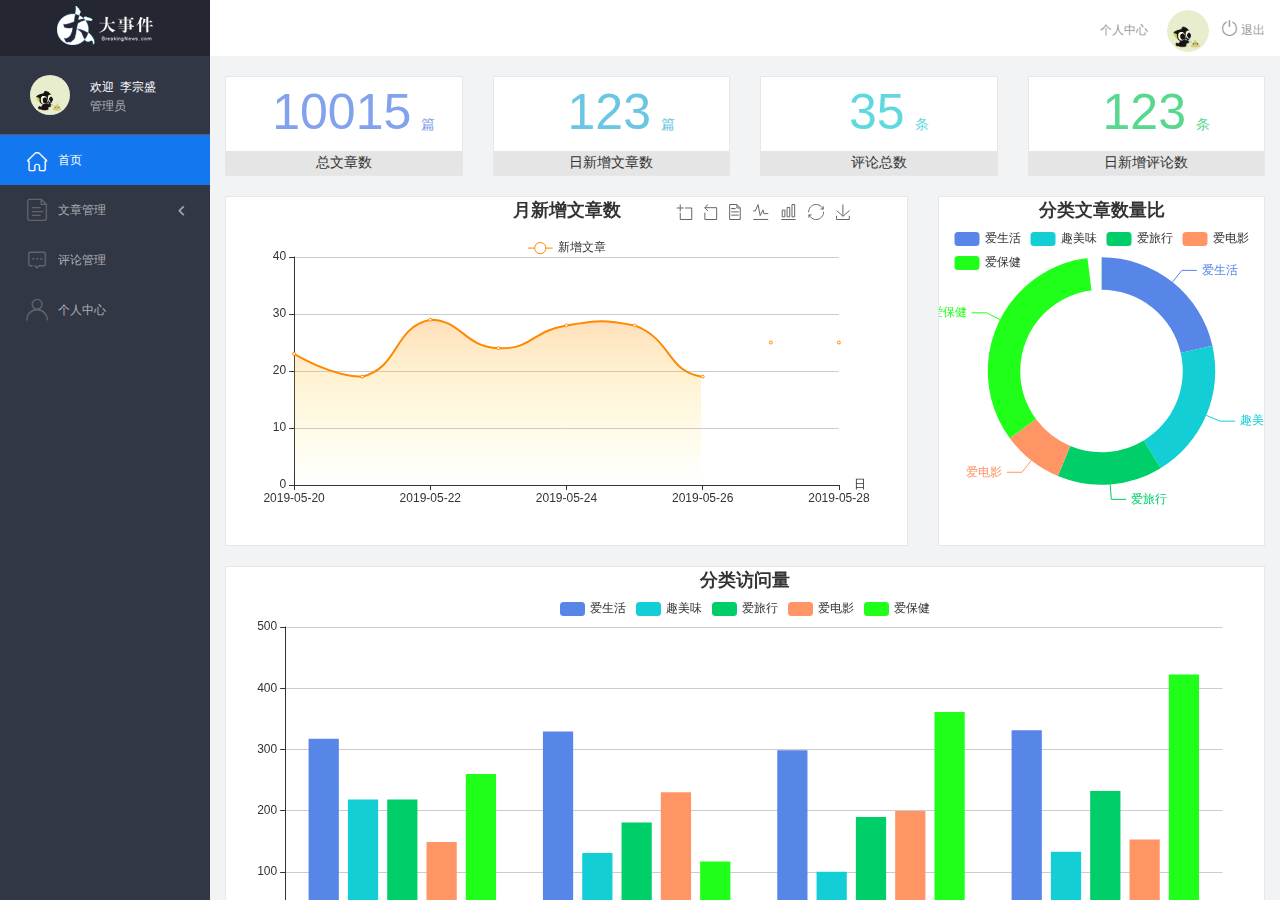
==== admin/index.html @ 042aafdc "实现iframe导航" ====
<!DOCTYPE html>
<html lang="en">

<head>
    <meta charset="UTF-8">
    <meta name="viewport" content="width=device-width, initial-scale=1.0">
    <meta http-equiv="X-UA-Compatible" content="ie=edge">
    <title>大事件-后台首页</title>
    <link rel="stylesheet" href="./libs/bootstrap/css/bootstrap.min.css">
    <link rel="stylesheet" href="css/reset.css">
    <link rel="stylesheet" href="css/iconfont.css">
    <link rel="stylesheet" href="css/main.css">
    <script src="./libs/jquery-1.12.4.min.js"></script>
    <!-- 导入bootstrap的js文件 -->
    <script src="./libs/bootstrap/js/bootstrap.min.js"></script>
</head>

<body>
    <div class="sider">
        <a href="#" class="logo"><img src="images/logo02.png" alt="logo"></a>
        <div class="user_info">
            <img src="images/2.jpg" alt="person">
            <span>欢迎&nbsp;&nbsp;李宗盛</span>
            <b>管理员</b>
        </div>
        <!-- 左侧导航栏 -->
        <div class="menu">
            <div class="level01 active"><a href="./main_count.html" target="main_frame"><i
                        class="iconfont icon-yidiandiantubiao04"></i><span>首页</span></a></div>
            <div class="level01"><a href="#"><i class="iconfont icon-icon-article"></i><span>文章管理</span><b
                        class="iconfont icon-arrowdownl"></b></a></div>
            <ul class="level02">
                <li><a href="./article_list.html" target="main_frame"><i class="iconfont icon-previewright"></i><span>文章列表</span></a></li>
                <li><a href="./article_edit.html" target="main_frame"><i class="iconfont icon-previewright"></i><span>发表文章</span></a></li>
                <li><a href="./article_category.html" target="main_frame"><i class="iconfont icon-previewright"></i><span>文章类别管理</span></a>
                </li>
            </ul>

            <div class="level01"><a href="./comment_list.html" target="main_frame"><i
                        class="iconfont icon-comment"></i><span>评论管理</span></a></div>
            <div class="level01" id="user"><a href="./user.html" target="main_frame"><i
                        class="iconfont icon-user"></i><span>个人中心</span></a></div>
        </div>
        <!-- 顶部栏 -->
        <div class="header_bar">
            <div class="user_center_link">
                <a href="./user.html" target="main_frame">个人中心</a>
                <img src="images/2.jpg" alt="person">
                <a href="javascript:void(0)" class="logout"><i class="iconfont icon-tuichu"></i> 退出</a>
            </div>
        </div>
        <!-- 右侧主体内容 -->
        <div class="main" id="main_body">
            <iframe src="./main_count.html" name="main_frame" frameborder="0"></iframe>
        </div>
    </div>
</body>
<script>
$(function(){
    // 二级菜单的展开和收起
    $('.level01').eq(1).click(function(){
        // 隔壁的level02展开或者收起
        $(this).next('.level02').slideToggle();
    })
})
</script>
</html>
---- admin/css/iconfont.css ----
@font-face {font-family: "iconfont";
  src: url('../fonts/iconfont.eot?t=1558003957214'); /* IE9 */
  src: url('../fonts/iconfont.eot?t=1558003957214#iefix') format('embedded-opentype'), /* IE6-IE8 */
  url('[data-uri]') format('woff2'),
  url('../fonts/iconfont.woff?t=1558003957214') format('woff'),
  url('../fonts/iconfont.ttf?t=1558003957214') format('truetype'), /* chrome, firefox, opera, Safari, Android, iOS 4.2+ */
  url('../fonts/iconfont.svg?t=1558003957214#iconfont') format('svg'); /* iOS 4.1- */
}

.iconfont {
  font-family: "iconfont" !important;
  font-size: 16px;
  font-style: normal;
  -webkit-font-smoothing: antialiased;
  -moz-osx-font-smoothing: grayscale;
}

.icon-yidiandiantubiao04:before {
  content: "\e607";
}

.icon-arrowdownl:before {
  content: "\e6a3";
}

.icon-key:before {
  content: "\e68b";
}

.icon-tuichu:before {
  content: "\e622";
}

.icon-previewright:before {
  content: "\e75c";
}

.icon-system:before {
  content: "\e6a6";
}

.icon-icondate:before {
  content: "\e609";
}

.icon-search:before {
  content: "\e656";
}

.icon-system1:before {
  content: "\e608";
}

.icon-user:before {
  content: "\e645";
}

.icon-comment:before {
  content: "\e60a";
}

.icon-icon-article:before {
  content: "\e601";
}
---- admin/css/main.css ----
body{
    font-family:'MicroSoft YaHei';
    background-color: #f2f3f5;
}
.main_wrap{
    position:fixed;
    width:100%;
    height:100%;
    left:0px;
    top:0px;
    background:url('../images/login_bg.jpg'); 
    background-size:100% 100%; 
  }
.header{
    width:1200px;
    overflow: hidden;
    margin:20px auto 0;
}
.heade .logo{
    float: left;
}
.header .copyright{
    float:right;
    font-size:12px;
    color:#fff;
    text-align:right;
    line-height:20px;
    margin-top:10px;
}
.login_form_con{
    position:absolute;
    left:50%;
    top:50%;
    margin-left:-200px;
    margin-top:-155px;
    width:400px;
    height:310px;
    background-color: #edeff0;
}

.login_form{
    position: relative;
}

.login_form .icon-user{
    position:absolute;
    font-size:16px;
    color:#999;
    left:46px;
    top:12px;
}
.login_form .icon-key{
    position:absolute;
    font-size:18px;
    color:#999;
    left:46px;
    top:78px;
}
.login_title{
    height:60px;
    background:url('../images/login_title.png') center center no-repeat #fff;
}
.input_txt,.input_pass,.input_sub{
    display:block;
    width:334px;
    height:37px;
    padding:0px;
    text-indent:40px;
    border:1px solid #ddd;
    margin:27px auto 0;
    outline:none;
}
.input_sub{
    margin-top:40px;
    height:42px;
    background-color: #19b9e7;
    text-indent:0px;
    font-size:18px;
    color:#fff;
    cursor: pointer;
}
.input_sub:hover{
    background-color: #08a0cc;
}

.sider{
    position:fixed;
    left:0;
    top:0;
    bottom:0;
    width:210px;
    background-color: #323745;
}
.sider .logo{
    display:block;
    height:56px;
    background-color: #242732;
    overflow: hidden;
}
.sider .logo img{
    display:block;
    margin:6px auto 0;
}
.user_info{
    height:79px;
    border-bottom:1px solid #5a5e6b;
}

.user_info img{
    float: left;
    width:40px;
    height:40px;
    border-radius:20px;
    margin:19px 0 0 30px;
}
.user_info span{
    float: left;
    width:120px;
    font-size:12px;
    color:#fff;
    margin:23px 0 0 20px;
}
.user_info b{
    float: left;
    width: 120px;
    font-weight:normal;
    font-size:12px;
    color:#adafb5;
    margin:2px 0 0 20px;
}

.menu .level01{
    height:50px;
    line-height:50px;
}
.menu .level01 a{
    display:block;
    height:50px;
    font-size:12px;
    color:#adafb5;
    overflow: hidden;
}
.menu .level01.active a{
    background-color: #1378f0;
    color:#fff;
}
.menu .level01.active i{
    color:#fff;
}

.menu .level01 a:hover{
    background-color: #1378f0;
    color:#fff;
}
.menu .level01 a:hover i{
    color:#fff;
}
.menu .level01 i{
    color:#61646f;
    font-size:22px;
    float: left;
    margin-left:26px;
}
.menu .level01 span{
    float: left;
    margin-left:10px;
}
.menu .level01 b{
    float: right;
    margin-right:20px;
    font-weight:normal;
    transform:rotate(90deg);
    transition:all 500ms ease;
}

.menu .level01 .rotate0{
    transform:rotate(0deg);
}

.menu .level02{
    background: #242732;
    display:none;
}


.menu .level02 li{
    height:40px;
    line-height:40px;
}
.menu .level02 li a{
    display:block;
    height:40px;
    font-size:12px;
    color:#adafb5;
    overflow: hidden;
}

.menu .level02 li a:hover{
    background-color: #1378f0;
    color:#fff;
}

.menu .level02 li i{
    font-size:12px;
    float: left;
    margin-left:60px;
}
.menu .level02 li span{
    font-size:12px;
    float: left;
    margin-left:5px;
}

.menu .level02 .active a{
    color:#ffae00;
}

.header_bar{
    position:fixed;
    left:210px;
    right:0;
    top:0;
    height:56px;
    background-color: #fff;
}

.main{
    position:fixed;
    left:210px;
    top:56px;
    right:0;
    bottom:0;
    background-color: #f2f3f5;
}

.search_form{
    width:218px;
    height:33px;
    border:1px solid #ddd;
    background-color: #f2f3f5;
    border-radius:16px;
    float: left;
    margin:12px 0 0 27px;
}

.search_form input{
    padding:0px;
    margin:0px;
    border:0px;
    float: left;
    background-color: #f2f3f5;
    font-size:12px;
    width:175px;
    height:31px;
    margin-left:12px;
    outline:none;
   
}

.search_form .icon-search{
    line-height:33px;
    cursor: pointer;
    font-size:18px;
    color:#abaebb;
}
.user_center_link{
    float:right;

}
.user_center_link a{
    line-height:56px;
    font-size:12px;
    color:#999;
    margin-right:15px;
}
.user_center_link a:hover{
    color:#ffae00
}

.user_center_link img{
    width:42px;
    height:42px;
    border-radius:32px;
    margin-right:10px;
}

.spannel_list{
    margin-top:20px;
}

.spannel{
	height:100px;
	overflow:hidden;
	text-align:center;
    position:relative;
    background-color: #fff;
    border:1px solid #e7e7e9;
    margin-bottom:20px;
}

.spannel em{
    font-style:normal;
	font-size:50px;
	line-height:50px;
	display:inline-block;
	margin:10px 0 0 20px;
	font-family:'Arial';
	color:#83a2ed;
}

.spannel span{
	font-size:14px;
	display:inline-block;
	color:#83a2ed;
	margin-left:10px;
}

.spannel b{
	position:absolute;
	left:0;
	bottom:0;
	width:100%;
	line-height:24px;
	background:#e5e5e5;
	color:#333;
	font-size:14px;
	font-weight:normal;
}

.scolor01 em,.scolor01 span{
	color:#6ac6e2;
}

.scolor02 em,.scolor02 span{
	color:#5fd9de;
}

.scolor03 em,.scolor03 span{
	color:#58d88e;
}


.gragh_pannel{
    height:350px;
    border:1px solid #e7e7e9;
    background-color: #fff!important; 
    margin-bottom:20px;  
}

.column_pannel{
    margin-bottom:20px;
    height:400px;
    border:1px solid #e7e7e9;
    background-color: #fff!important;   
}

.common_title{
    line-height:42px;
    background-color: #fbfbfb;
    border:1px solid #e7e7e9;
    margin-top:20px;
    text-indent: 15px;
    font-size:14px;
    color:#333;
}

.common_con{
    border:1px solid #e7e7e9;
    border-top:0px;
    background-color: #fff;
    padding-bottom:20px;
    margin-bottom:20px;
}
.opt_btns{
    margin-top:20px;
}

.mp20{
    margin-top:20px;
}

.pagination{   
   margin:0;
}

.article_form{
    margin-top:20px;
}

.form-group{
    margin-bottom:25px;
}

.form-group label{
    font-weight:normal;
    color:#666;
}

.icon-icondate{
    line-height:16px;
}

.user_pic{
    width:100px;
    height:100px;
    margin-bottom:10px;
}

.article_cover{
    width:200px;
    height:200px;
    margin-bottom:10px;
}
#main_body iframe{
    width: 100%;
    height: 100%;
}
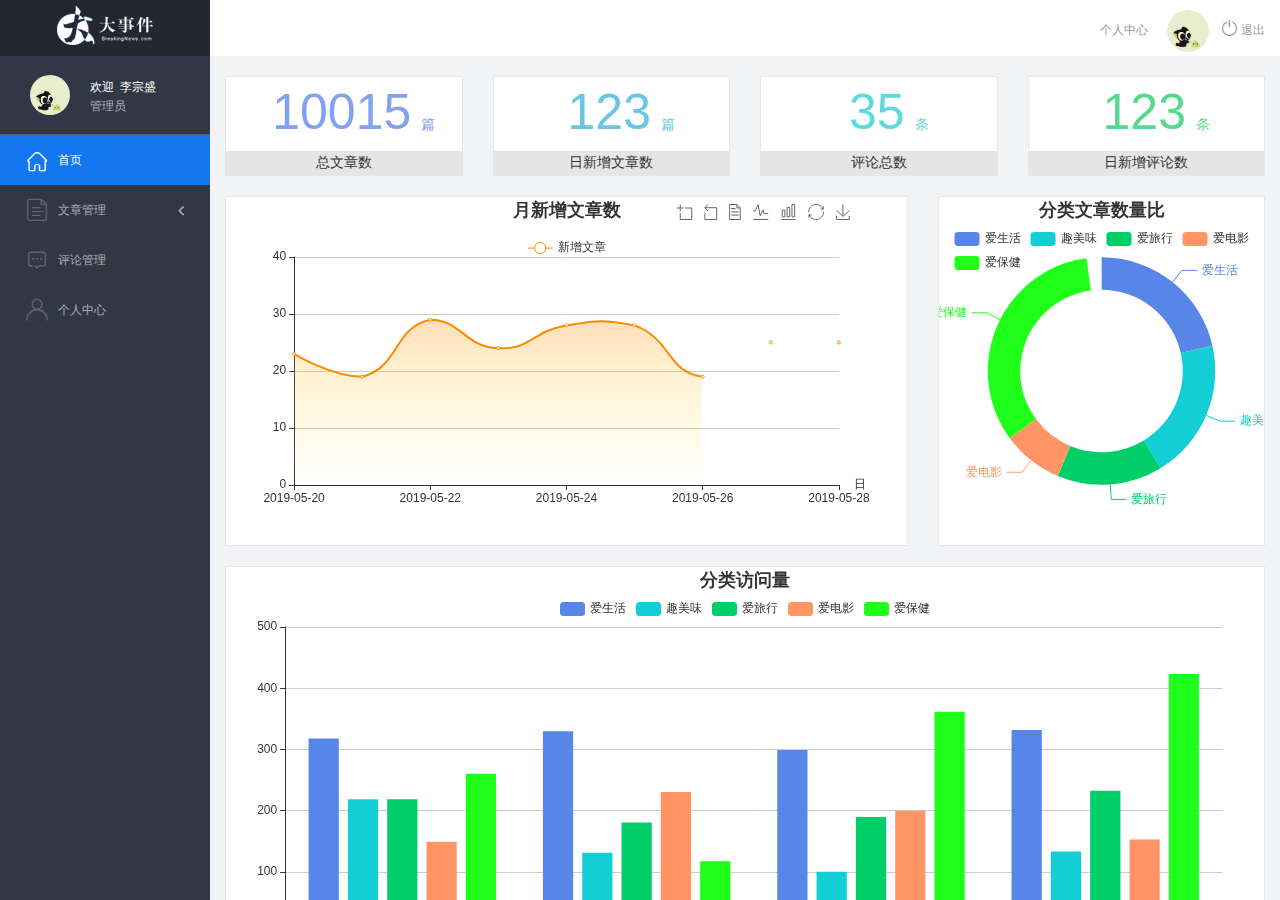
==== commit bd2ff260: "导航栏点击高亮效果" ====
--- a/admin/index.html
+++ b/admin/index.html
@@ -62,6 +62,10 @@
         // 隔壁的level02展开或者收起
         $(this).next('.level02').slideToggle();
     })
+    // 点击高亮效果
+    $('.level01').click(function(){
+        $(this).addClass('active').siblings().removeClass('active');
+    })
 })
 </script>
 </html>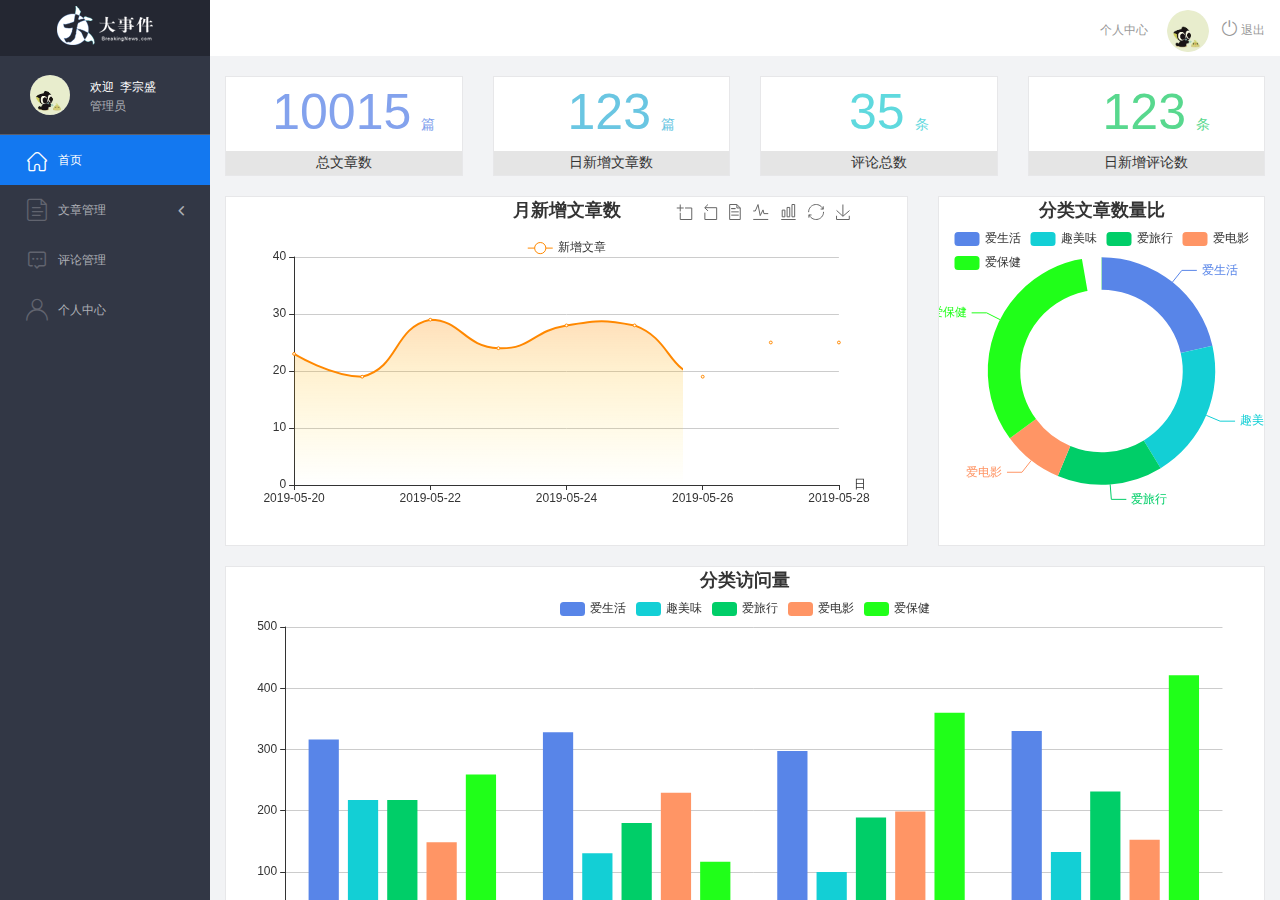
==== commit ae241498: "获取个人信息" ====
--- a/admin/index.html
+++ b/admin/index.html
@@ -66,6 +66,37 @@
     $('.level01').click(function(){
         $(this).addClass('active').siblings().removeClass('active');
     })
+    // 获取用户信息
+    $.ajax({
+        url:'http://localhost:8080/api/v1/admin/user/info',
+        headers:{
+            Authorization:window.localStorage.getItem('token'),
+        },
+        success:function(backData)
+        {
+            // console.log(backData);
+            // 设置左侧的头像和名字
+            $('.user_info>img').attr('src',backData.data.userPic);
+            $('.user_info>span').text('欢迎  '+backData.data.nickname);
+            // 右侧顶部的头像
+            $('.user_center_link>img').attr('src',backData.data.userPic);
+            
+
+            
+        },
+        error:function(backData){
+            console.log('我错了');
+            console.log(backData);
+            if(backData.statusText=='Forbidden')
+            {
+                alert('滚犊子');
+                window.location.href='./login.html';
+            }
+            
+            
+
+        }
+    })
 })
 </script>
 </html>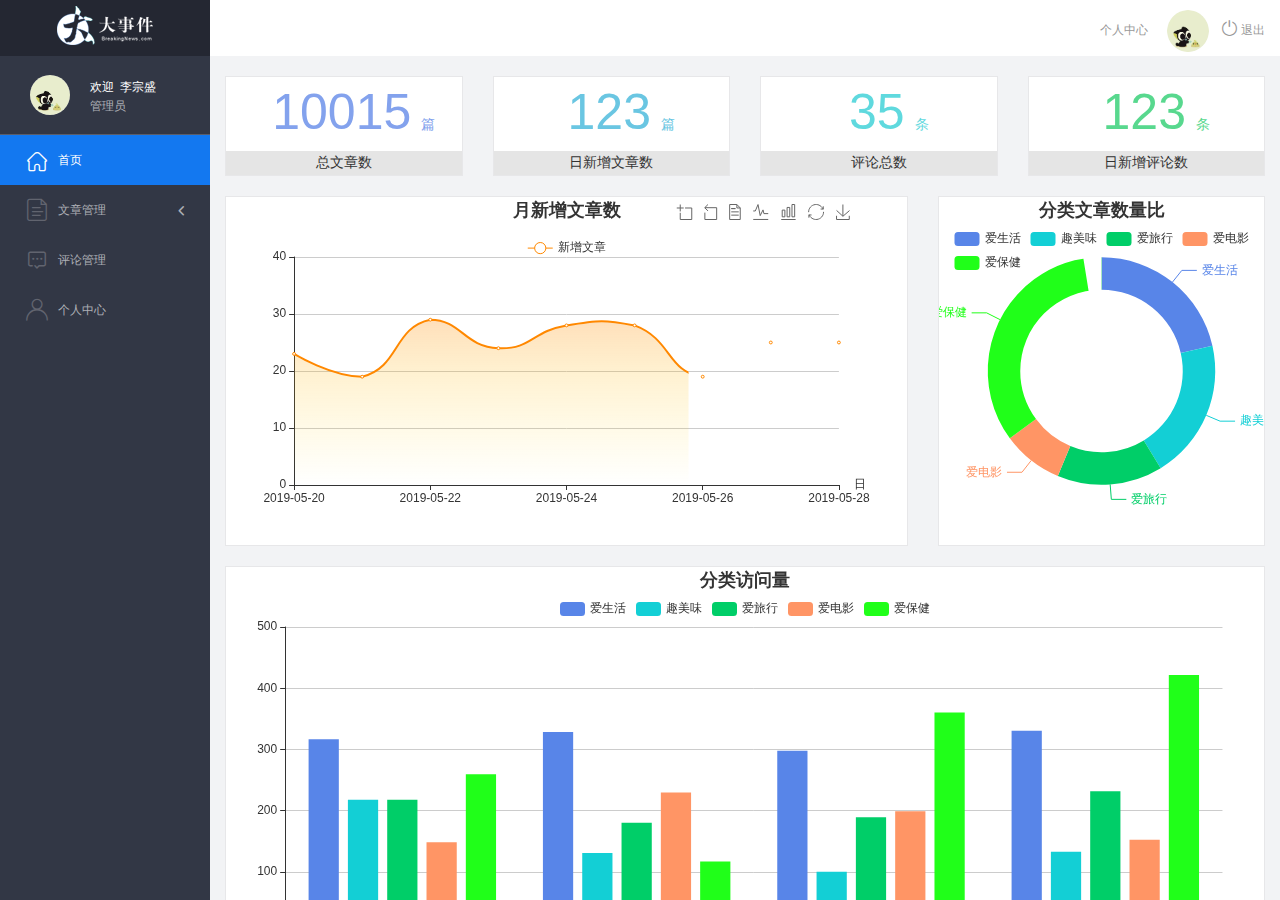
==== commit 3e35c723: "统一设置头携带token" ====
--- a/admin/index.html
+++ b/admin/index.html
@@ -69,9 +69,9 @@
     // 获取用户信息
     $.ajax({
         url:'http://localhost:8080/api/v1/admin/user/info',
-        headers:{
-            Authorization:window.localStorage.getItem('token'),
-        },
+        // headers:{
+        //     Authorization:window.localStorage.getItem('token'),
+        // },
         success:function(backData)
         {
             // console.log(backData);
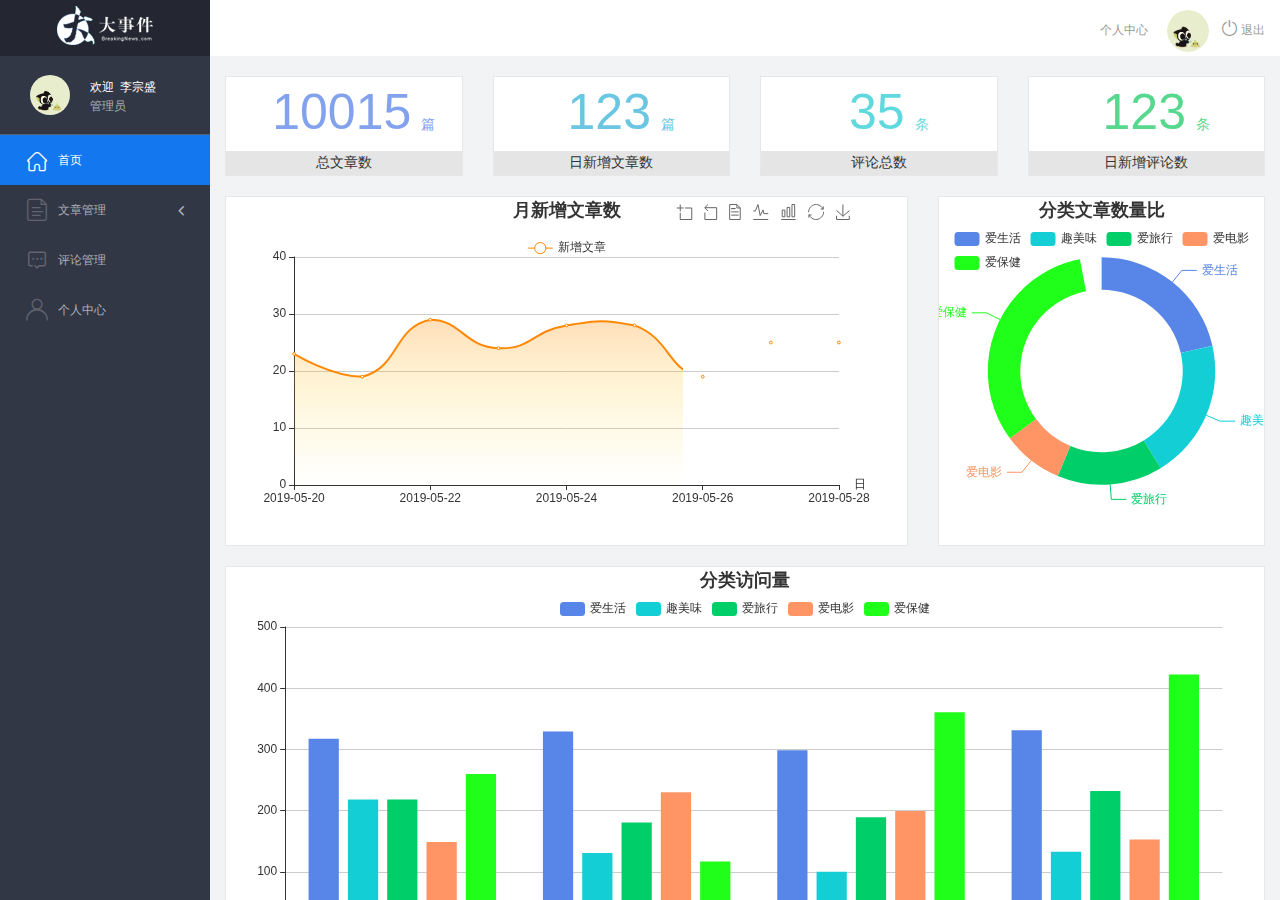
==== commit a9ad817a: "统一的异常判断" ====
--- a/admin/index.html
+++ b/admin/index.html
@@ -84,18 +84,18 @@
 
             
         },
-        error:function(backData){
-            console.log('我错了');
-            console.log(backData);
-            if(backData.statusText=='Forbidden')
-            {
-                alert('滚犊子');
-                window.location.href='./login.html';
-            }
+        // error:function(backData){
+        //     console.log('我错了');
+        //     console.log(backData);
+        //     if(backData.statusText=='Forbidden')
+        //     {
+        //         alert('滚犊子');
+        //         window.location.href='./login.html';
+        //     }
             
             
 
-        }
+        // }
     })
 })
 </script>
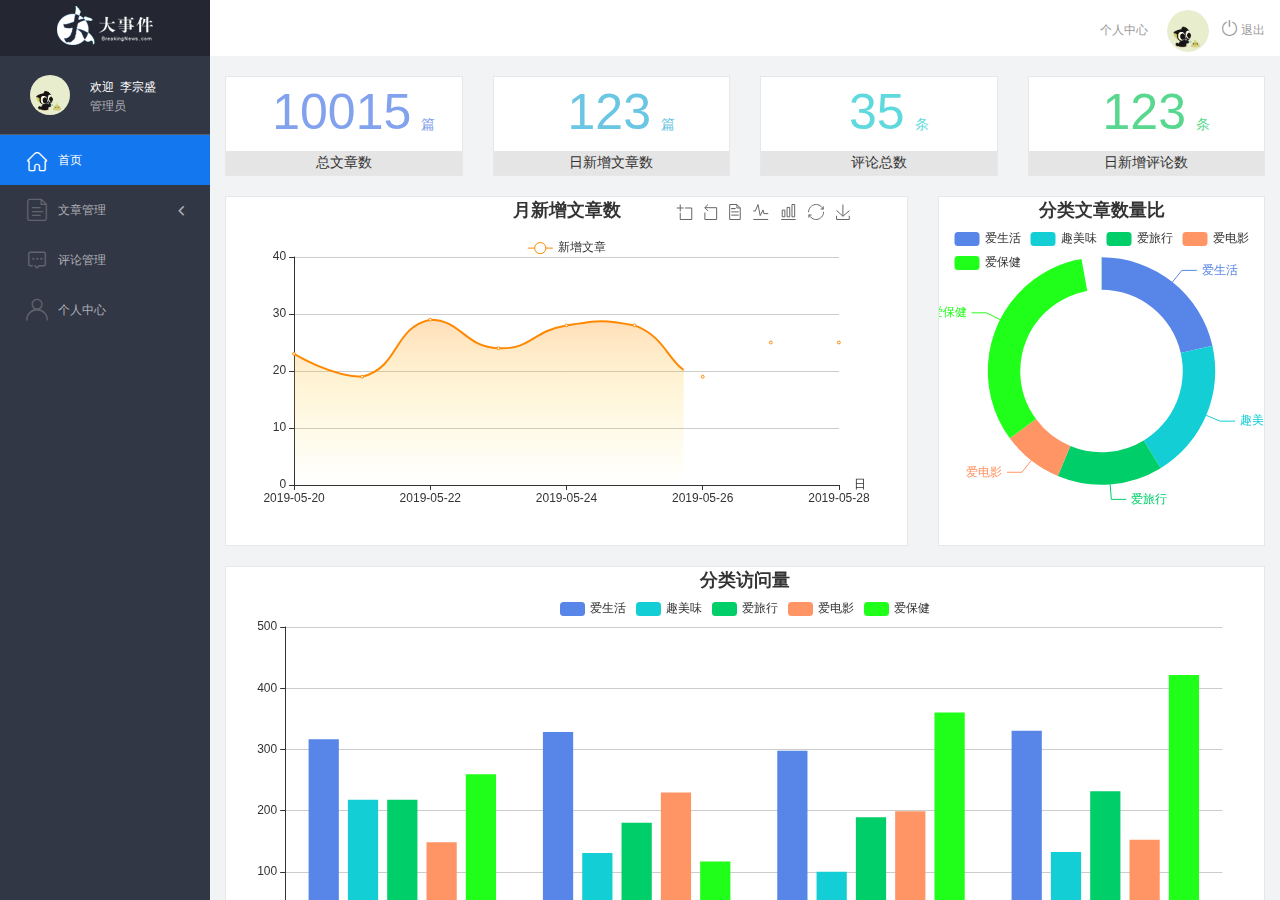
==== commit 49bfcb78: "抽取请求的地址" ====
--- a/admin/index.html
+++ b/admin/index.html
@@ -68,7 +68,9 @@
     })
     // 获取用户信息
     $.ajax({
-        url:'http://localhost:8080/api/v1/admin/user/info',
+        // url:'http://localhost:8080/api/v1/admin/user/info',
+        // 使用抽取接口属性
+        url:BigNew.user_info,
         // headers:{
         //     Authorization:window.localStorage.getItem('token'),
         // },
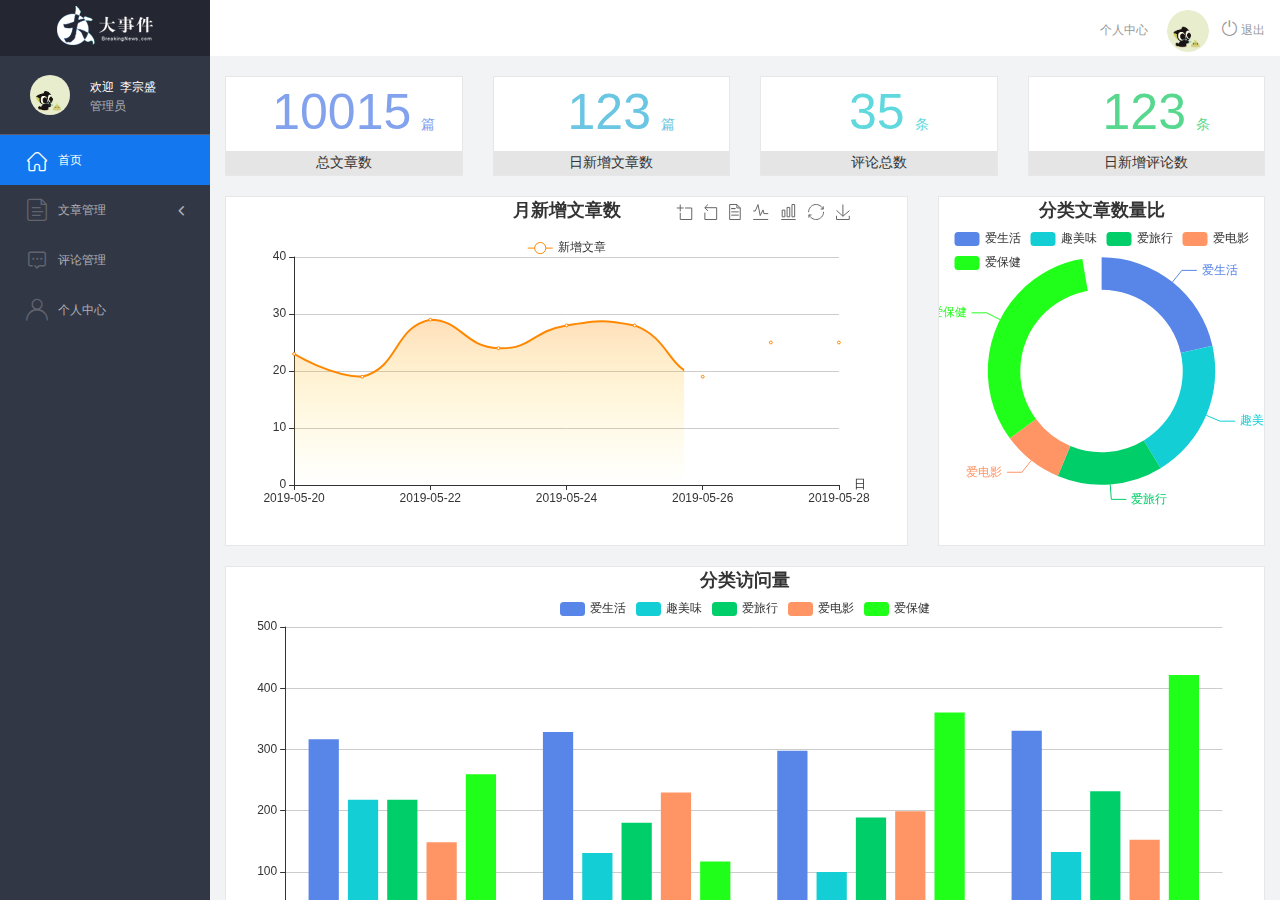
==== commit a0fc5f7b: "点击按钮退出首页并清除本地缓存" ====
--- a/admin/index.html
+++ b/admin/index.html
@@ -30,9 +30,12 @@
             <div class="level01"><a href="#"><i class="iconfont icon-icon-article"></i><span>文章管理</span><b
                         class="iconfont icon-arrowdownl"></b></a></div>
             <ul class="level02">
-                <li><a href="./article_list.html" target="main_frame"><i class="iconfont icon-previewright"></i><span>文章列表</span></a></li>
-                <li><a href="./article_edit.html" target="main_frame"><i class="iconfont icon-previewright"></i><span>发表文章</span></a></li>
-                <li><a href="./article_category.html" target="main_frame"><i class="iconfont icon-previewright"></i><span>文章类别管理</span></a>
+                <li><a href="./article_list.html" target="main_frame"><i
+                            class="iconfont icon-previewright"></i><span>文章列表</span></a></li>
+                <li><a href="./article_edit.html" target="main_frame"><i
+                            class="iconfont icon-previewright"></i><span>发表文章</span></a></li>
+                <li><a href="./article_category.html" target="main_frame"><i
+                            class="iconfont icon-previewright"></i><span>文章类别管理</span></a>
                 </li>
             </ul>
 
@@ -56,49 +59,55 @@
     </div>
 </body>
 <script>
-$(function(){
-    // 二级菜单的展开和收起
-    $('.level01').eq(1).click(function(){
-        // 隔壁的level02展开或者收起
-        $(this).next('.level02').slideToggle();
+    $(function () {
+        // 二级菜单的展开和收起
+        $('.level01').eq(1).click(function () {
+            // 隔壁的level02展开或者收起
+            $(this).next('.level02').slideToggle();
+        })
+        // 点击高亮效果
+        $('.level01').click(function () {
+            $(this).addClass('active').siblings().removeClass('active');
+        })
+        // 获取用户信息
+        $.ajax({
+            // url:'http://localhost:8080/api/v1/admin/user/info',
+            // 使用抽取接口属性
+            url: BigNew.user_info,
+            // headers:{
+            //     Authorization:window.localStorage.getItem('token'),
+            // },
+            success: function (backData) {
+                // console.log(backData);
+                // 设置左侧的头像和名字
+                $('.user_info>img').attr('src', backData.data.userPic);
+                $('.user_info>span').text('欢迎  ' + backData.data.nickname);
+                // 右侧顶部的头像
+                $('.user_center_link>img').attr('src', backData.data.userPic);
+
+
+
+            },
+            // error:function(backData){
+            //     console.log('我错了');
+            //     console.log(backData);
+            //     if(backData.statusText=='Forbidden')
+            //     {
+            //         alert('滚犊子');
+            //         window.location.href='./login.html';
+            //     }
+            // }
+        })
+        $('.logout').click(function () {
+            if (window.confirm('你真的要离开我了吗？哭唧唧~~')) {
+                // 清除缓存
+                window.localStorage.removeItem('token');
+                // 去登陆页
+                window.location.href = 'login.html';
+            }
+
+        })
     })
-    // 点击高亮效果
-    $('.level01').click(function(){
-        $(this).addClass('active').siblings().removeClass('active');
-    })
-    // 获取用户信息
-    $.ajax({
-        // url:'http://localhost:8080/api/v1/admin/user/info',
-        // 使用抽取接口属性
-        url:BigNew.user_info,
-        // headers:{
-        //     Authorization:window.localStorage.getItem('token'),
-        // },
-        success:function(backData)
-        {
-            // console.log(backData);
-            // 设置左侧的头像和名字
-            $('.user_info>img').attr('src',backData.data.userPic);
-            $('.user_info>span').text('欢迎  '+backData.data.nickname);
-            // 右侧顶部的头像
-            $('.user_center_link>img').attr('src',backData.data.userPic);
-            
+</script>
 
-            
-        },
-        // error:function(backData){
-        //     console.log('我错了');
-        //     console.log(backData);
-        //     if(backData.statusText=='Forbidden')
-        //     {
-        //         alert('滚犊子');
-        //         window.location.href='./login.html';
-        //     }
-            
-            
-
-        // }
-    })
-})
-</script>
 </html>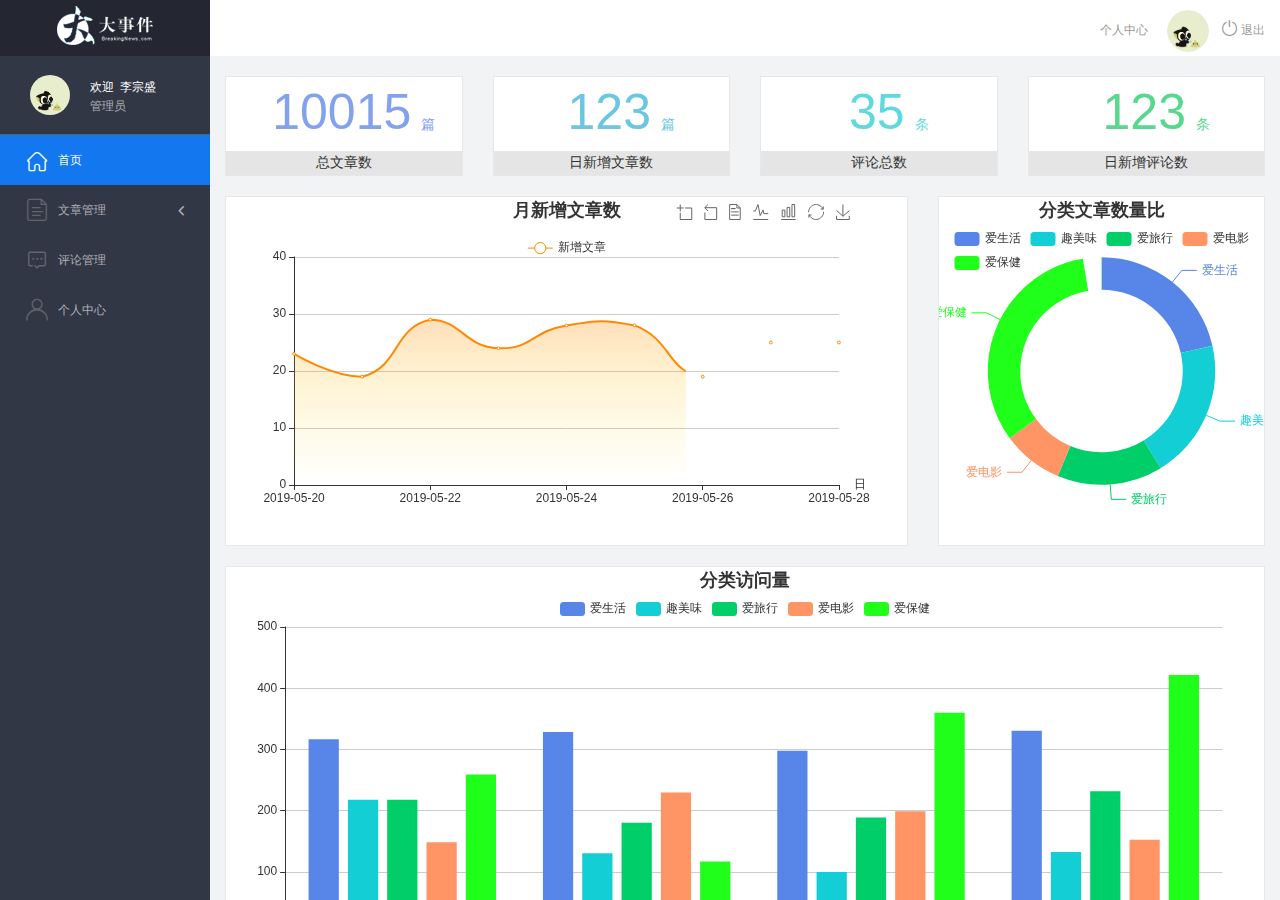
==== commit 05e4a7e7: "完成文章新增功能" ====
--- a/admin/index.html
+++ b/admin/index.html
@@ -32,7 +32,7 @@
             <ul class="level02">
                 <li><a href="./article_list.html" target="main_frame"><i
                             class="iconfont icon-previewright"></i><span>文章列表</span></a></li>
-                <li><a href="./article_edit.html" target="main_frame"><i
+                <li><a href="./article_release.html" target="main_frame"><i
                             class="iconfont icon-previewright"></i><span>发表文章</span></a></li>
                 <li><a href="./article_category.html" target="main_frame"><i
                             class="iconfont icon-previewright"></i><span>文章类别管理</span></a>
